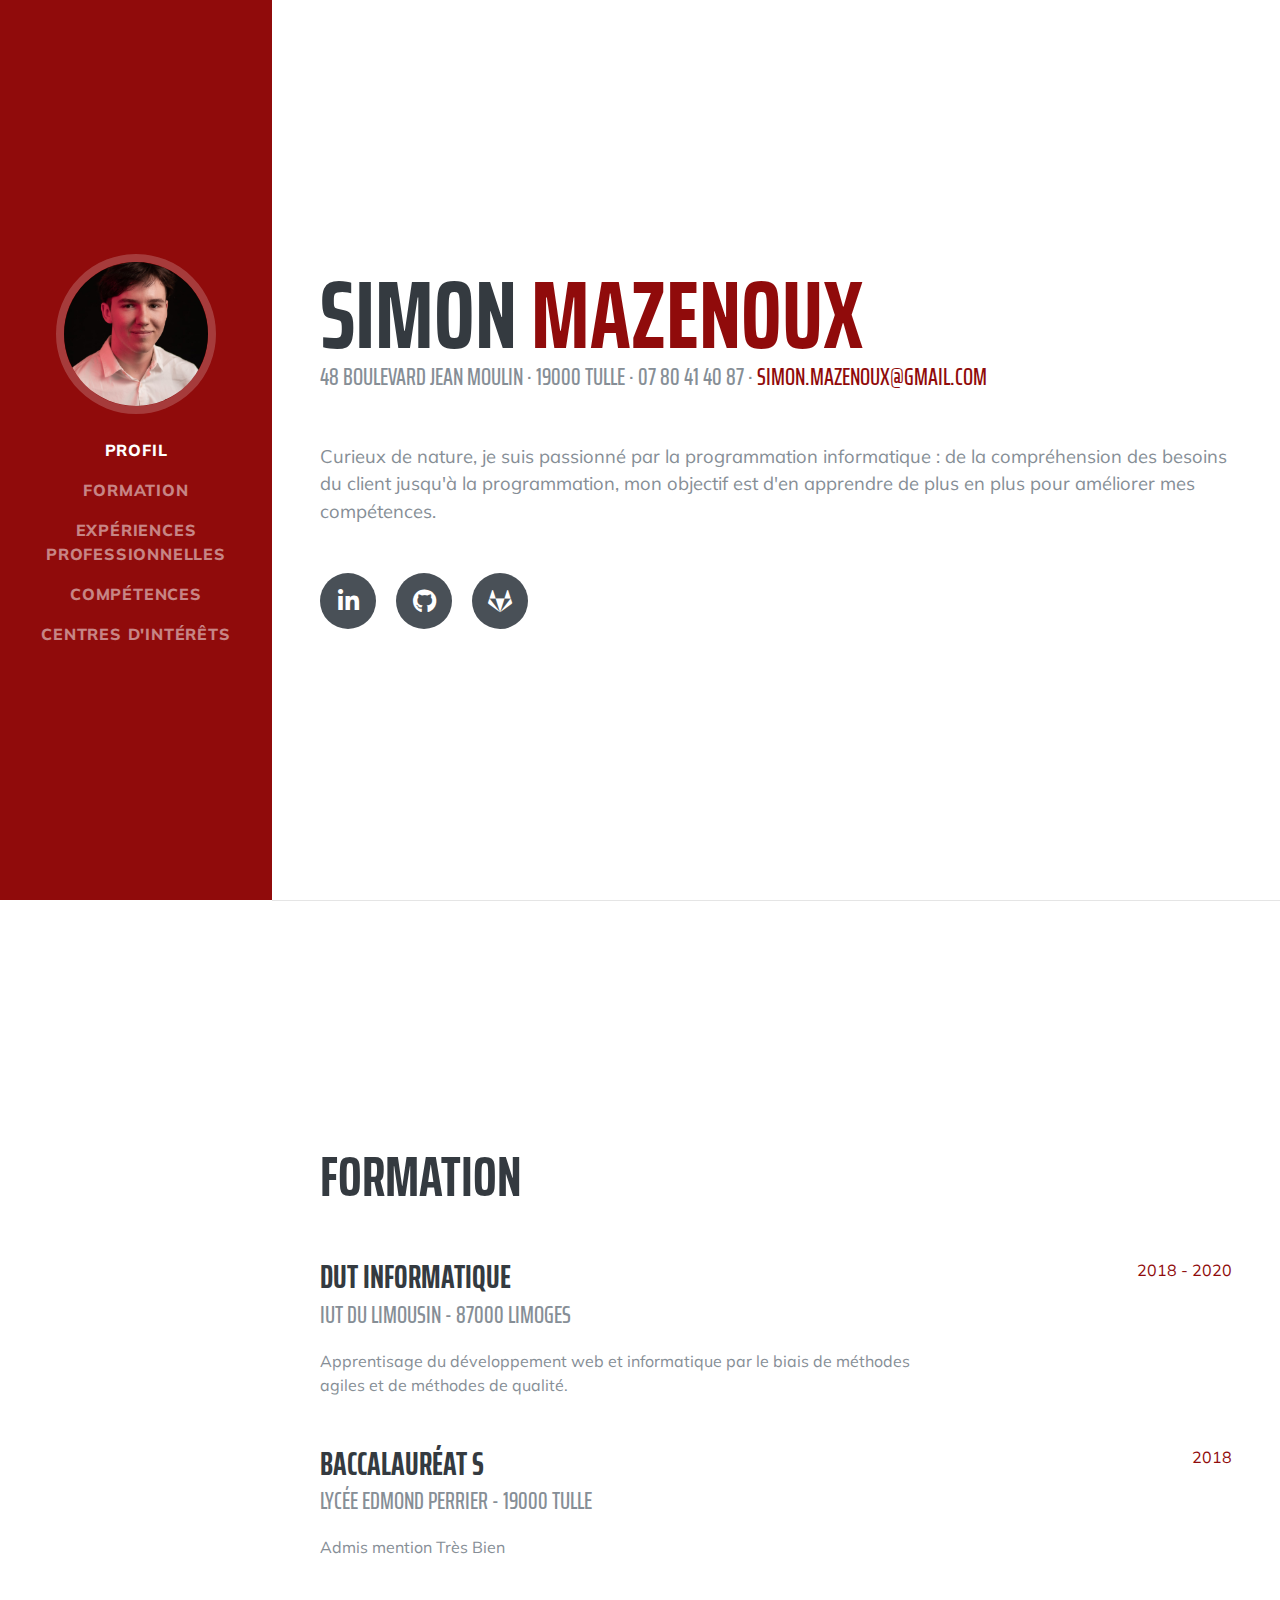
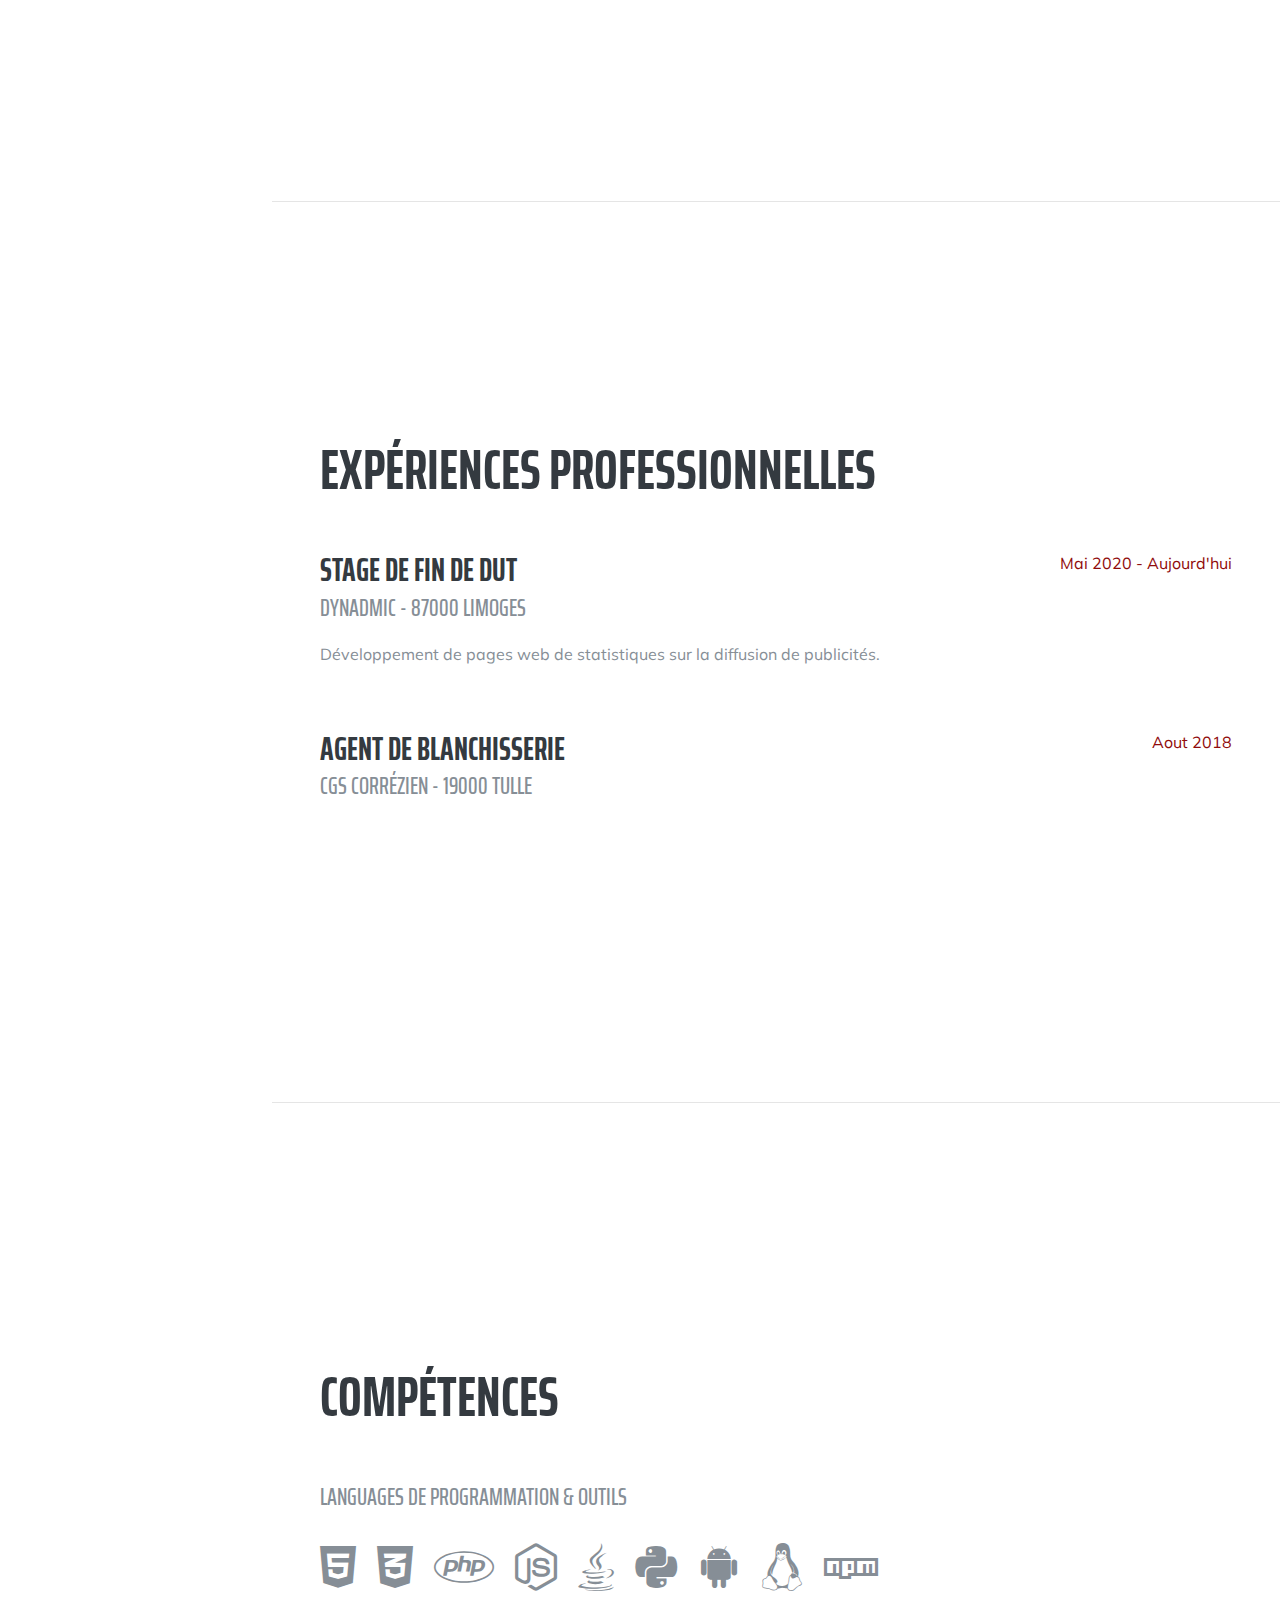
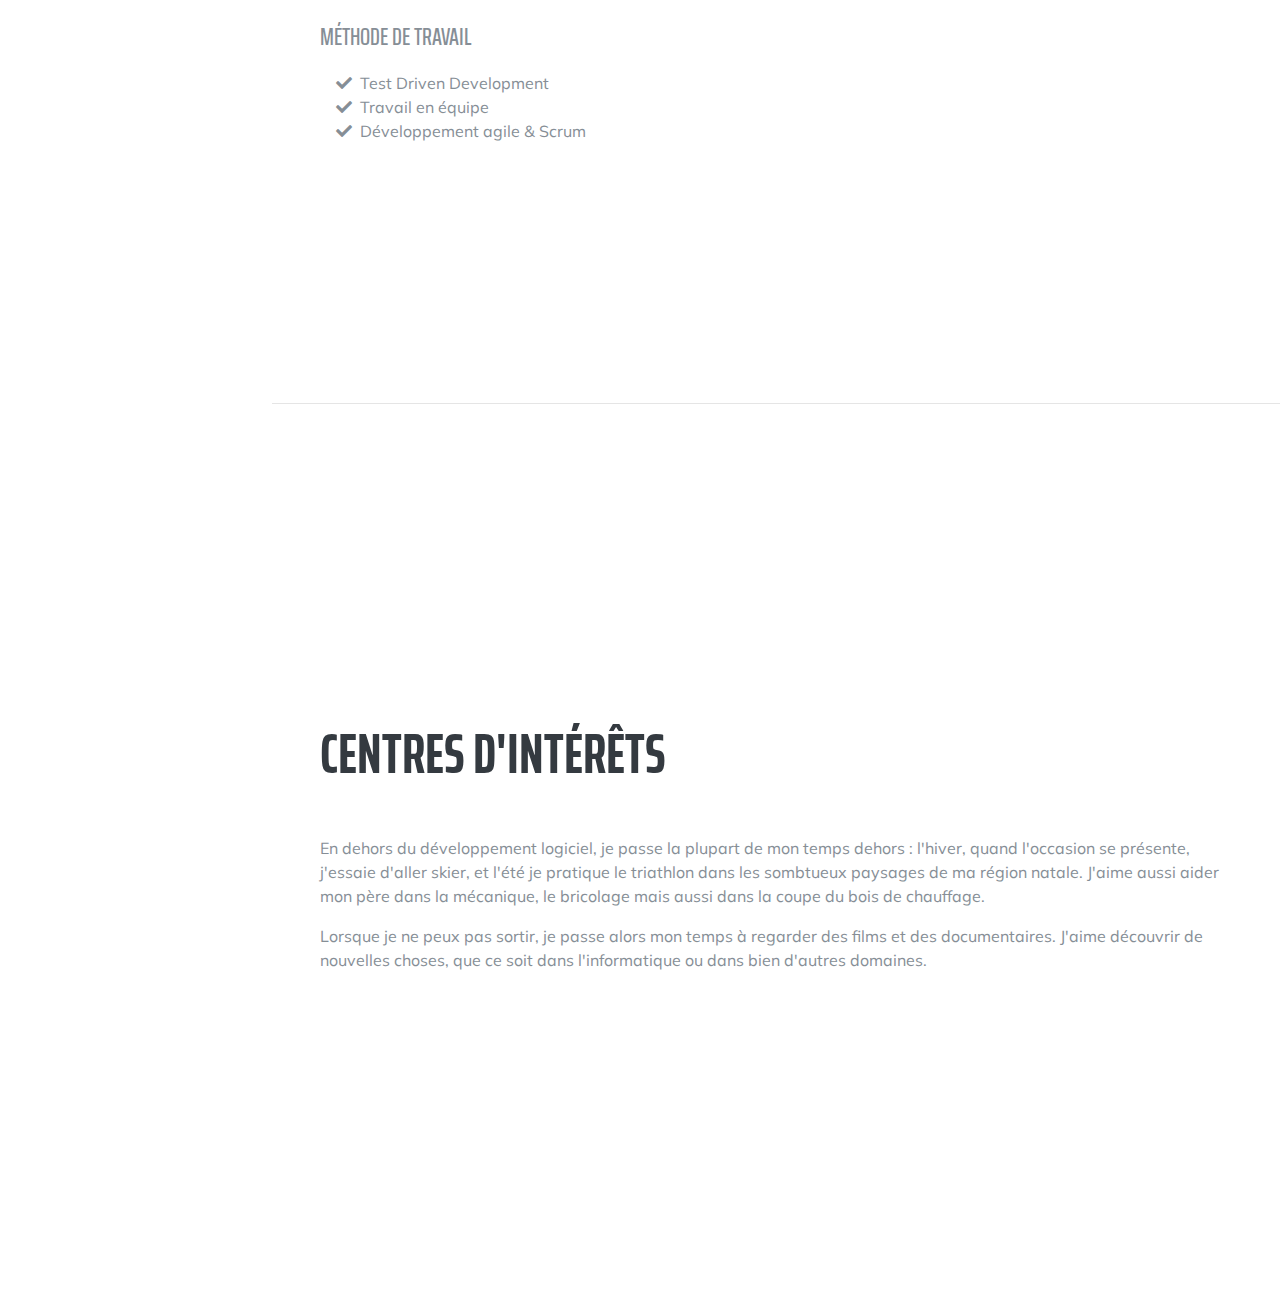
==== gui.html @ efe6a20e "Refacto final avec toutes les pages au meme niveau" ====
<!DOCTYPE html>
<html lang="fr">

<head>
  
  <meta charset="utf-8">
  <meta name="viewport" content="width=device-width, initial-scale=1, shrink-to-fit=no">

  <title>Portfolio - Simon Mazenoux</title>

  <!-- Bootstrap core CSS -->
  <link href="vendor/bootstrap/css/bootstrap.min.css" rel="stylesheet">

  <!-- Custom fonts for this template -->
  <link href="https://fonts.googleapis.com/css?family=Saira+Extra+Condensed:500,700" rel="stylesheet">
  <link href="https://fonts.googleapis.com/css?family=Muli:400,400i,800,800i" rel="stylesheet">
  <link href="vendor/fontawesome-free/css/all.min.css" rel="stylesheet">

  <!-- Custom styles for this template -->
  <link href="css/gui.css" rel="stylesheet">

</head>

<body id="page-top">

  <nav class="navbar navbar-expand-lg navbar-dark bg-primary fixed-top" id="sideNav">
    <a class="navbar-brand js-scroll-trigger" href="#page-top">
      <span class="d-block d-lg-none">Simon Mazenoux</span>
      <span class="d-none d-lg-block">
        <img class="img-fluid img-profile rounded-circle mx-auto mb-2" src="images/profile.jpg" alt="">
      </span>
    </a>
    <button class="navbar-toggler" type="button" data-toggle="collapse" data-target="#navbarSupportedContent" aria-controls="navbarSupportedContent" aria-expanded="false" aria-label="Toggle navigation">
      <span class="navbar-toggler-icon"></span>
    </button>
    <div class="collapse navbar-collapse" id="navbarSupportedContent">
      <ul class="navbar-nav">
        <li class="nav-item">
          <a class="nav-link js-scroll-trigger" href="#about">Profil</a>
        </li>
        <li class="nav-item">
          <a class="nav-link js-scroll-trigger" href="#education">Formation</a>
        </li>
        <li class="nav-item">
          <a class="nav-link js-scroll-trigger" href="#experience">Expériences professionnelles</a>
        </li>
        <li class="nav-item">
          <a class="nav-link js-scroll-trigger" href="#skills">Compétences</a>
        </li>
        <li class="nav-item">
          <a class="nav-link js-scroll-trigger" href="#interests">Centres d'intérêts</a>
        </li>
      </ul>
    </div>
  </nav>

  <div class="container-fluid p-0">

    <section class="resume-section p-3 p-lg-5 d-flex align-items-center" id="about">
      <div class="w-100">
        <h1 class="mb-0">Simon
          <span class="text-primary">Mazenoux</span>
        </h1>
        <div class="subheading mb-5">48 boulevard Jean Moulin · 19000 Tulle · 07 80 41 40 87 ·
          <a href="mailto:name@email.com">simon.mazenoux@gmail.com</a>
        </div>
        <p class="lead mb-5">Curieux de nature, je suis passionné par la programmation informatique : de la compréhension des besoins du client jusqu'à la programmation, mon objectif est d'en apprendre de plus en plus pour améliorer mes compétences.</p>
        <div class="social-icons">
          <a href="https://www.linkedin.com/in/simon-mazenoux/">
            <i class="fab fa-linkedin-in"></i>
          </a>
          <a href="https://github.com/SimonMazenoux">
            <i class="fab fa-github"></i>
          </a>
          <a href="https://git.unilim.fr/mazenoux2">
            <i class="fab fa-gitlab"></i>
          </a>
        </div>
      </div>
    </section>

    <hr class="m-0">

    <section class="resume-section p-3 p-lg-5 d-flex align-items-center" id="education">
      <div class="w-100">
        <h2 class="mb-5">Formation</h2>

        <div class="resume-item d-flex flex-column flex-md-row justify-content-between mb-5">
          <div class="resume-content">
            <h3 class="mb-0">DUT Informatique</h3>
            <div class="subheading mb-3">IUT du Limousin - 87000 Limoges</div>
            <div>Apprentisage du développement web et informatique par le biais de méthodes agiles et de méthodes de qualité.</div>
          </div>
          <div class="resume-date text-md-right">
            <span class="text-primary">2018 - 2020</span>
          </div>
        </div>

        <div class="resume-item d-flex flex-column flex-md-row justify-content-between">
          <div class="resume-content">
            <h3 class="mb-0">Baccalauréat S</h3>
            <div class="subheading mb-3">Lycée Edmond Perrier - 19000 Tulle</div>
            <div>Admis mention Très Bien</div>
          </div>
          <div class="resume-date text-md-right">
            <span class="text-primary">2018</span>
          </div>
        </div>

      </div>
    </section>


    <hr class="m-0">

    <section class="resume-section p-3 p-lg-5 d-flex align-items-center" id="experience">
      <div class="w-100">
        <h2 class="mb-5">Expériences professionnelles</h2>

        <div class="resume-item d-flex flex-column flex-md-row justify-content-between mb-5">
          <div class="resume-content">
            <h3 class="mb-0">Stage de fin de DUT</h3>
            <div class="subheading mb-3">Dynadmic - 87000 Limoges</div>
            <p>Développement de pages web de statistiques sur la diffusion de publicités.</p>
          </div>
          <div class="resume-date text-md-right">
            <span class="text-primary">Mai 2020 - Aujourd'hui</span>
          </div>
        </div>

        <div class="resume-item d-flex flex-column flex-md-row justify-content-between mb-5">
          <div class="resume-content">
            <h3 class="mb-0">Agent de blanchisserie</h3>
            <div class="subheading mb-3">CGS Corrézien - 19000 Tulle</div>
          </div>
          <div class="resume-date text-md-right">
            <span class="text-primary">Aout 2018</span>
          </div>
        </div>

      </div>
    </section>

    <hr class="m-0">

    <section class="resume-section p-3 p-lg-5 d-flex align-items-center" id="skills">
      <div class="w-100">
        <h2 class="mb-5">Compétences</h2>

        <div class="subheading mb-3">Languages de programmation &amp; outils</div>
        <ul class="list-inline dev-icons">
          <li class="list-inline-item">
            <i class="fab fa-html5"></i>
          </li>
          <li class="list-inline-item">
            <i class="fab fa-css3-alt"></i>
          </li>
          <li class="list-inline-item">
            <i class="fab fa-php"></i>
          </li>
          <li class="list-inline-item">
            <i class="fab fa-node-js"></i>
          </li>
          <li class="list-inline-item">
            <i class="fab fa-java"></i>
          </li>
          <li class="list-inline-item">
            <i class="fab fa-python"></i>
          </li>
          <li class="list-inline-item">
            <i class="fab fa-android"></i>
          </li>
          <li class="list-inline-item">
            <i class="fab fa-linux"></i>
          </li>
          <li class="list-inline-item">
            <i class="fab fa-npm"></i>
          </li>
        </ul>

        <div class="subheading mb-3">Méthode de travail</div>
        <ul class="fa-ul mb-0">
          <li>
            <i class="fa-li fa fa-check"></i>
            Test Driven Development
          </li>
          <li>
            <i class="fa-li fa fa-check"></i>
            Travail en équipe
          </li>
          <li>
            <i class="fa-li fa fa-check"></i>
            Développement agile &amp; Scrum
          </li>
        </ul>
      </div>
    </section>

    <hr class="m-0">

    <section class="resume-section p-3 p-lg-5 d-flex align-items-center" id="interests">
      <div class="w-100">
        <h2 class="mb-5">Centres d'intérêts</h2>
        <p>En dehors du développement logiciel, je passe la plupart de mon temps dehors : l'hiver, quand l'occasion se présente, j'essaie d'aller skier, et l'été je pratique le triathlon dans les sombtueux paysages de ma région natale. J'aime aussi aider mon père dans la mécanique, le bricolage mais aussi dans la coupe du bois de chauffage.</p>
        <p>Lorsque je ne peux pas sortir, je passe alors mon temps à regarder des films et des documentaires. J'aime découvrir de nouvelles choses, que ce soit dans l'informatique ou dans bien d'autres domaines.</p>
      </div>
    </section>
  </div>

  <!-- Bootstrap core JavaScript -->
  <script src="vendor/jquery/jquery.min.js"></script>
  <script src="vendor/bootstrap/js/bootstrap.bundle.min.js"></script>

  <!-- Plugin JavaScript -->
  <script src="vendor/jquery-easing/jquery.easing.min.js"></script>

  <!-- Custom scripts for this template -->
  <script src="js/gui.js"></script>

</body>

</html>
---- css/gui.css ----
/*!
 * Start Bootstrap - Resume v5.0.8 (https://startbootstrap.com/template-overviews/resume)
 * Copyright 2013-2019 Start Bootstrap
 * Licensed under MIT (https://github.com/BlackrockDigital/startbootstrap-resume/blob/master/LICENSE)
 */

body {
  font-family: 'Muli', -apple-system, BlinkMacSystemFont, 'Segoe UI', Roboto, 'Helvetica Neue', Arial, sans-serif, 'Apple Color Emoji', 'Segoe UI Emoji', 'Segoe UI Symbol', 'Noto Color Emoji';
  padding-top: 54px;
  color: #868e96;
}

@media (min-width: 992px) {
  body {
    padding-top: 0;
    padding-left: 17rem;
  }
}

h1,
h2,
h3,
h4,
h5,
h6 {
  font-family: 'Saira Extra Condensed', -apple-system, BlinkMacSystemFont, 'Segoe UI', Roboto, 'Helvetica Neue', Arial, sans-serif, 'Apple Color Emoji', 'Segoe UI Emoji', 'Segoe UI Symbol', 'Noto Color Emoji';
  font-weight: 700;
  text-transform: uppercase;
  color: #343a40;
}

h1 {
  font-size: 6rem;
  line-height: 5.5rem;
}

h2 {
  font-size: 3.5rem;
}

h3 {
  font-size: 2rem;
}

p.lead {
  font-size: 1.15rem;
  font-weight: 400;
}

.subheading {
  text-transform: uppercase;
  font-weight: 500;
  font-family: 'Saira Extra Condensed', -apple-system, BlinkMacSystemFont, 'Segoe UI', Roboto, 'Helvetica Neue', Arial, sans-serif, 'Apple Color Emoji', 'Segoe UI Emoji', 'Segoe UI Symbol', 'Noto Color Emoji';
  font-size: 1.5rem;
}

.social-icons a {
  display: inline-block;
  height: 3.5rem;
  width: 3.5rem;
  background-color: #495057;
  color: #fff !important;
  border-radius: 100%;
  text-align: center;
  font-size: 1.5rem;
  line-height: 3.5rem;
  margin-right: 1rem;
}

.social-icons a:last-child {
  margin-right: 0;
}

.social-icons a:hover {
  background-color: #900b0b;
}

.dev-icons {
  font-size: 3rem;
}

.dev-icons .list-inline-item i:hover {
  color: #900b0b;
}

#sideNav .navbar-nav .nav-item .nav-link {
  font-weight: 800;
  letter-spacing: 0.05rem;
  text-transform: uppercase;
}

#sideNav .navbar-toggler:focus {
  outline-color: #900b0b;
}

@media (min-width: 992px) {
  #sideNav {
    text-align: center;
    position: fixed;
    top: 0;
    left: 0;
    display: flex;
    flex-direction: column;
    width: 17rem;
    height: 100vh;
  }
  #sideNav .navbar-brand {
    display: flex;
    margin: auto auto 0;
    padding: 0.5rem;
  }
  #sideNav .navbar-brand .img-profile {
    max-width: 10rem;
    max-height: 10rem;
    border: 0.5rem solid rgba(255, 255, 255, 0.2);
  }
  #sideNav .navbar-collapse {
    display: flex;
    align-items: flex-start;
    flex-grow: 0;
    width: 100%;
    margin-bottom: auto;
  }
  #sideNav .navbar-collapse .navbar-nav {
    flex-direction: column;
    width: 100%;
  }
  #sideNav .navbar-collapse .navbar-nav .nav-item {
    display: block;
  }
  #sideNav .navbar-collapse .navbar-nav .nav-item .nav-link {
    display: block;
  }
}

section.resume-section {
  padding-top: 5rem !important;
  padding-bottom: 5rem !important;
  max-width: 75rem;
}

section.resume-section .resume-item .resume-date {
  min-width: none;
}

@media (min-width: 768px) {
  section.resume-section {
    min-height: 100vh;
  }
  section.resume-section .resume-item .resume-date {
    min-width: 18rem;
  }
}

@media (min-width: 992px) {
  section.resume-section {
    padding-top: 3rem !important;
    padding-bottom: 3rem !important;
  }
}

.bg-primary {
  background-color: #900b0b !important;
}

.text-primary {
  color: #900b0b !important;
}

a {
  color: #900b0b;
}

a:hover, a:focus, a:active {
  color: #824027;
}
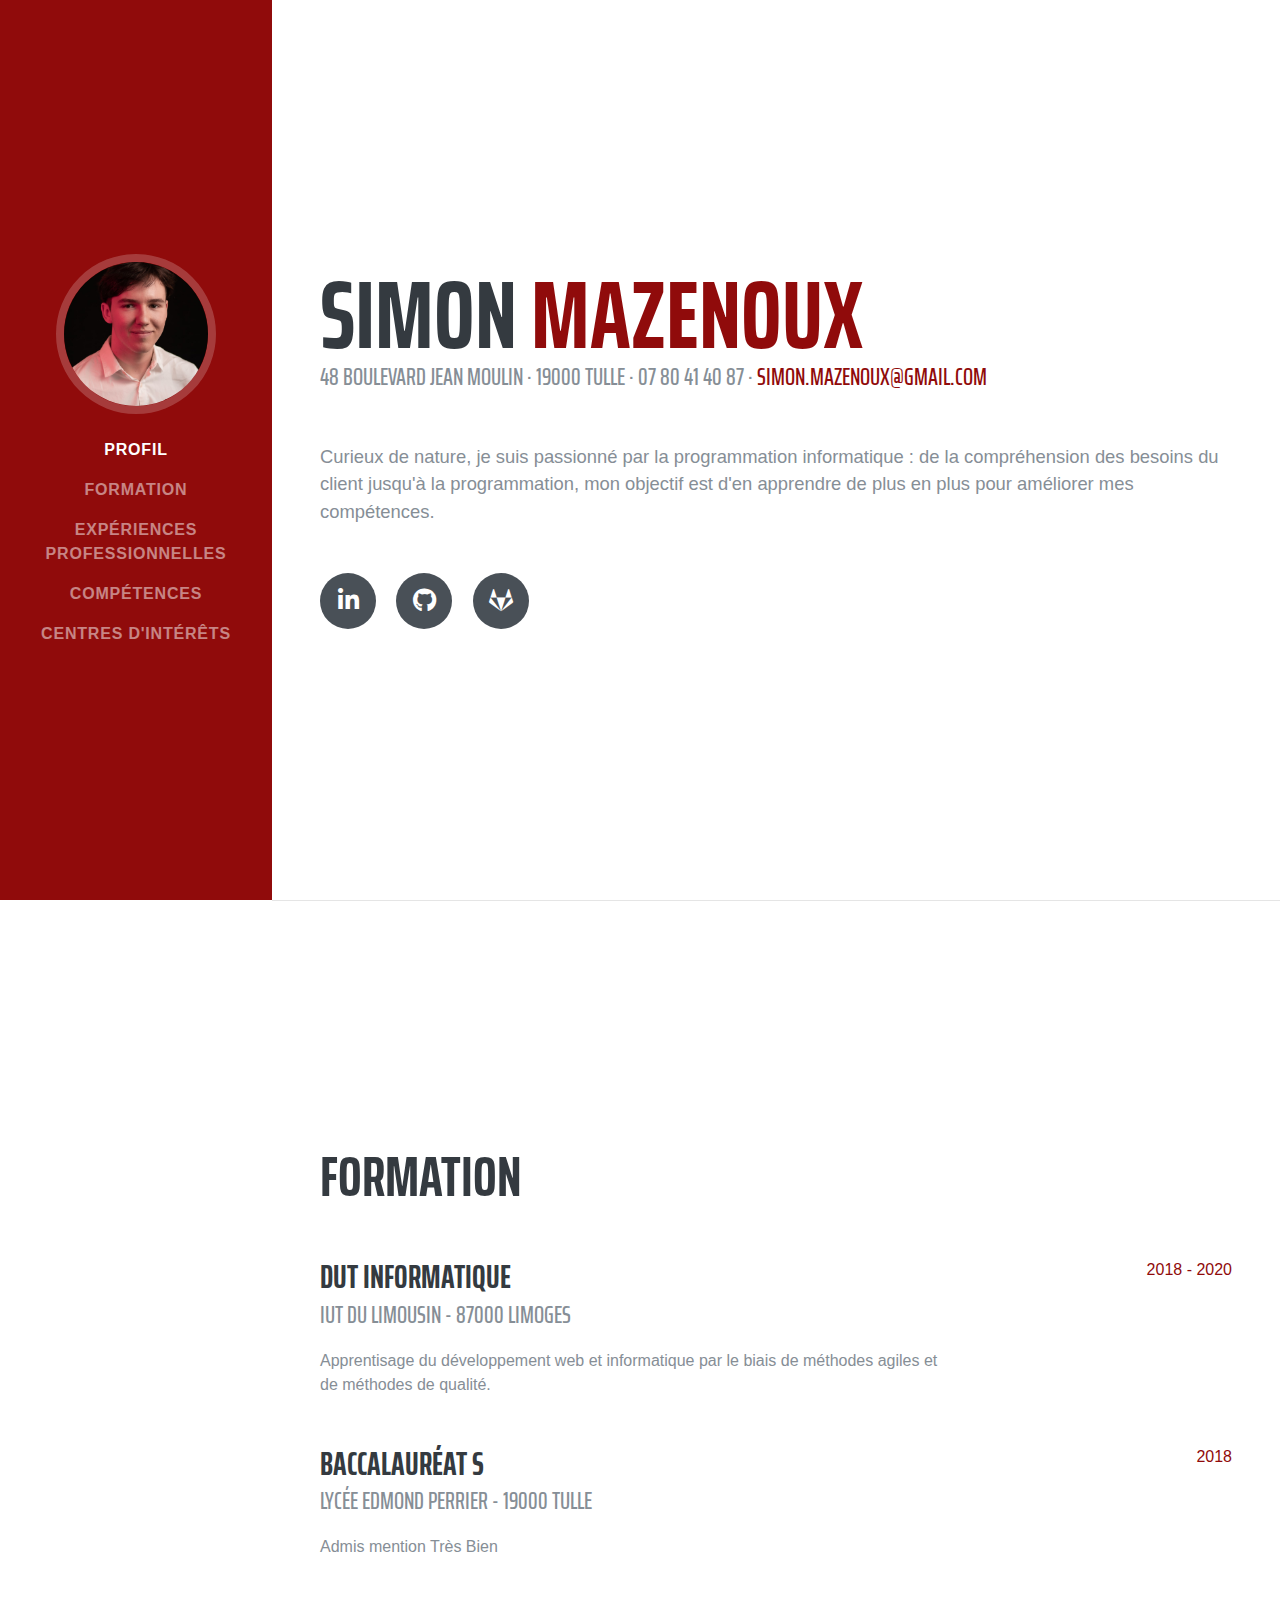
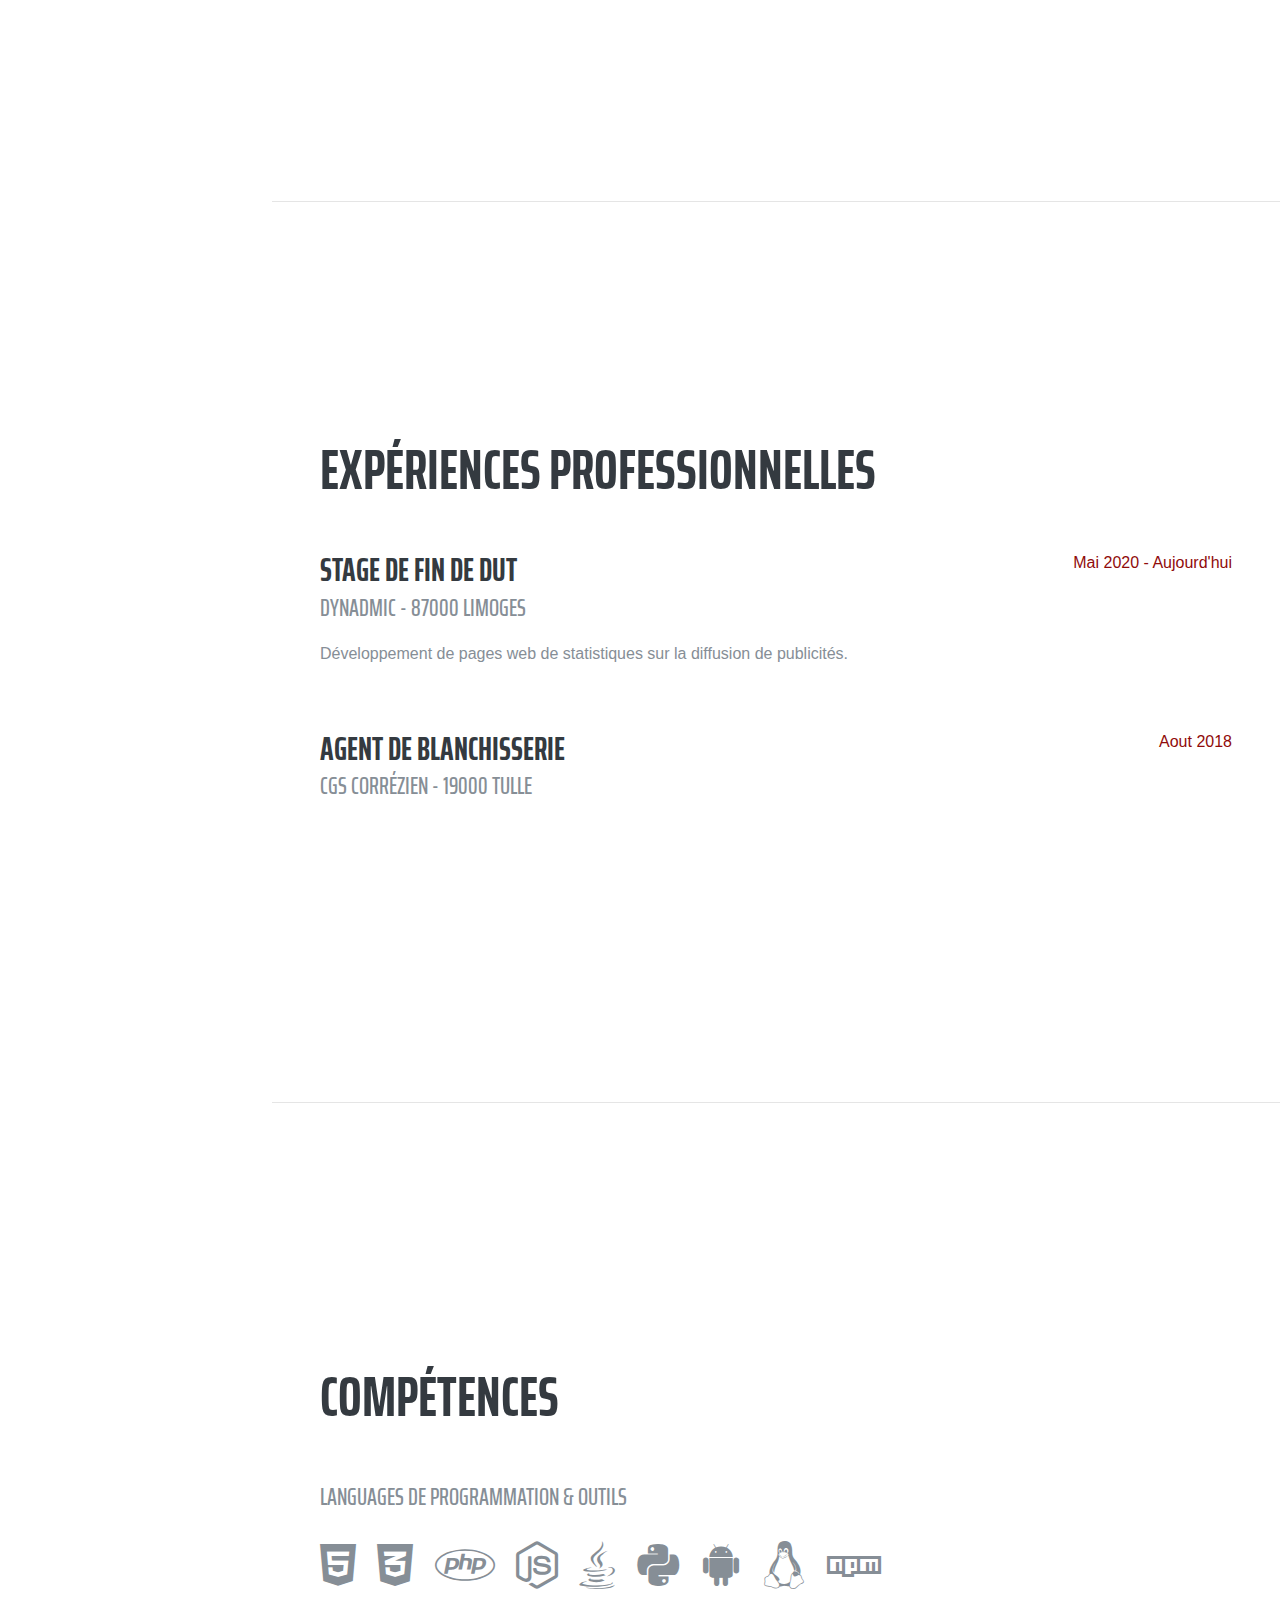
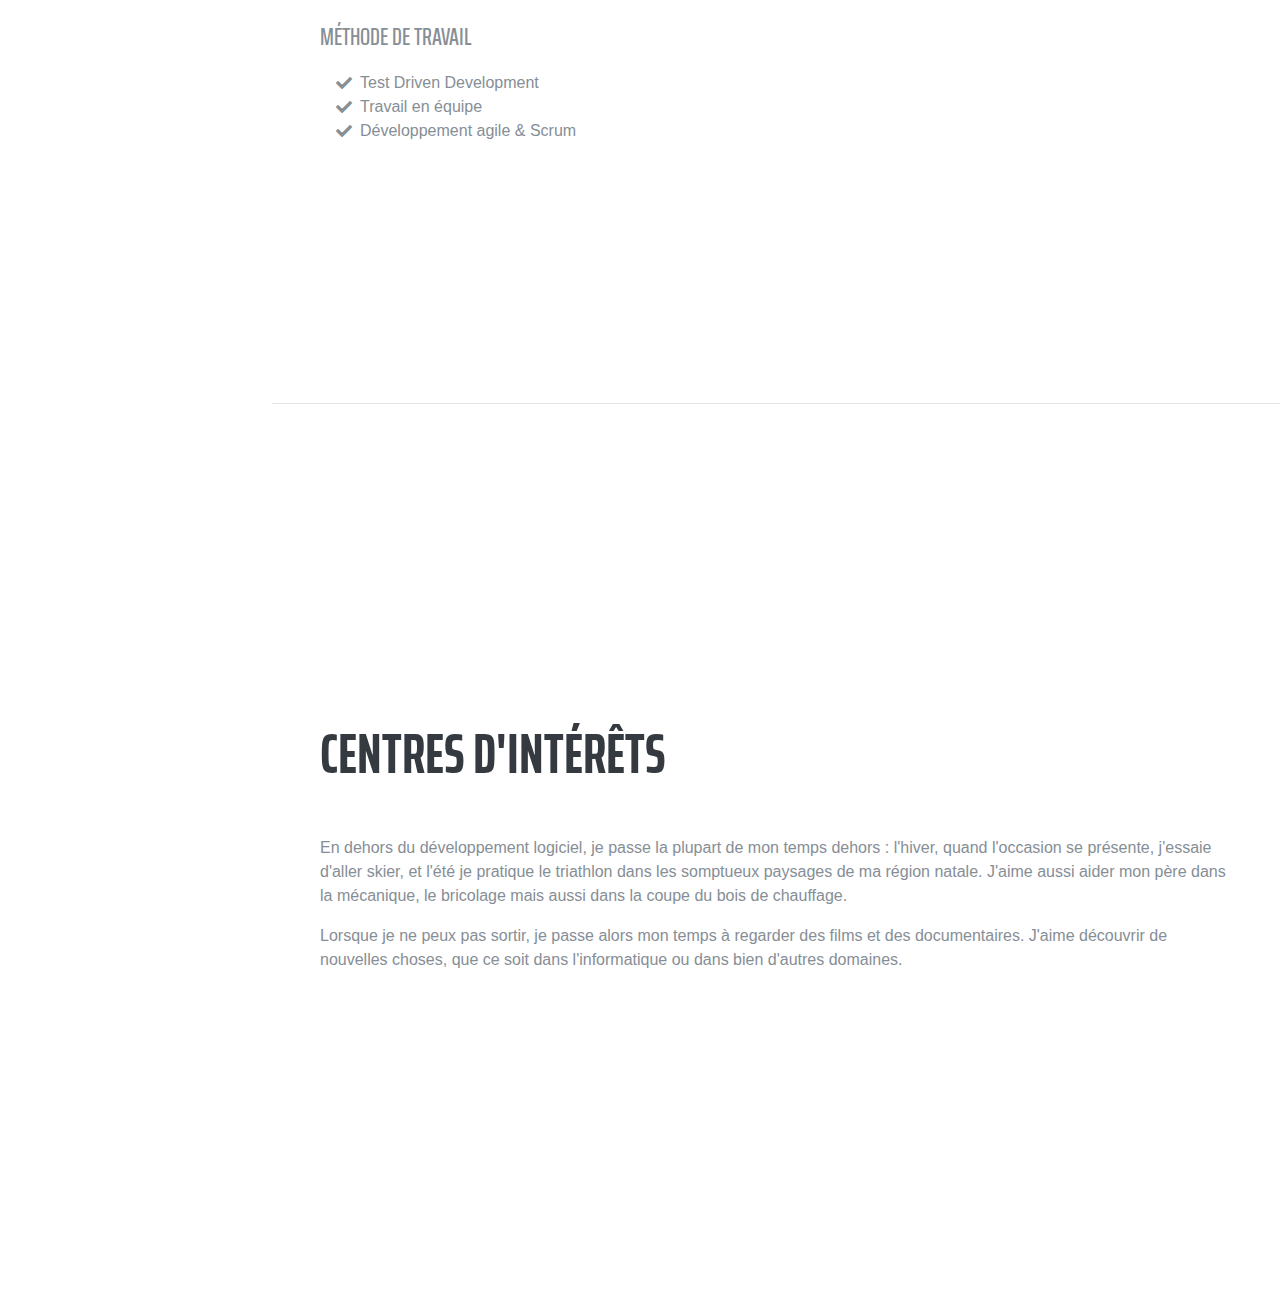
==== commit a2bc1d20: "Correction sombtueux en somptueux" ====
--- a/gui.html
+++ b/gui.html
@@ -201,7 +201,7 @@
     <section class="resume-section p-3 p-lg-5 d-flex align-items-center" id="interests">
       <div class="w-100">
         <h2 class="mb-5">Centres d'intérêts</h2>
-        <p>En dehors du développement logiciel, je passe la plupart de mon temps dehors : l'hiver, quand l'occasion se présente, j'essaie d'aller skier, et l'été je pratique le triathlon dans les sombtueux paysages de ma région natale. J'aime aussi aider mon père dans la mécanique, le bricolage mais aussi dans la coupe du bois de chauffage.</p>
+        <p>En dehors du développement logiciel, je passe la plupart de mon temps dehors : l'hiver, quand l'occasion se présente, j'essaie d'aller skier, et l'été je pratique le triathlon dans les somptueux paysages de ma région natale. J'aime aussi aider mon père dans la mécanique, le bricolage mais aussi dans la coupe du bois de chauffage.</p>
         <p>Lorsque je ne peux pas sortir, je passe alors mon temps à regarder des films et des documentaires. J'aime découvrir de nouvelles choses, que ce soit dans l'informatique ou dans bien d'autres domaines.</p>
       </div>
     </section>
--- a/css/gui.css
+++ b/css/gui.css
@@ -5,7 +5,7 @@
  */
 
 body {
-  font-family: 'Muli', -apple-system, BlinkMacSystemFont, 'Segoe UI', Roboto, 'Helvetica Neue', Arial, sans-serif, 'Apple Color Emoji', 'Segoe UI Emoji', 'Segoe UI Symbol', 'Noto Color Emoji';
+  font-family: -apple-system, BlinkMacSystemFont, 'Helvetica Neue', Arial, sans-serif, 'Apple Color Emoji', 'Segoe UI Emoji', 'Segoe UI Symbol', 'Noto Color Emoji';
   padding-top: 54px;
   color: #868e96;
 }
@@ -23,7 +23,7 @@
 h4,
 h5,
 h6 {
-  font-family: 'Saira Extra Condensed', -apple-system, BlinkMacSystemFont, 'Segoe UI', Roboto, 'Helvetica Neue', Arial, sans-serif, 'Apple Color Emoji', 'Segoe UI Emoji', 'Segoe UI Symbol', 'Noto Color Emoji';
+  font-family: 'Saira Extra Condensed', -apple-system, BlinkMacSystemFont, 'Helvetica Neue', Arial, sans-serif, 'Apple Color Emoji', 'Segoe UI Emoji', 'Segoe UI Symbol', 'Noto Color Emoji';
   font-weight: 700;
   text-transform: uppercase;
   color: #343a40;
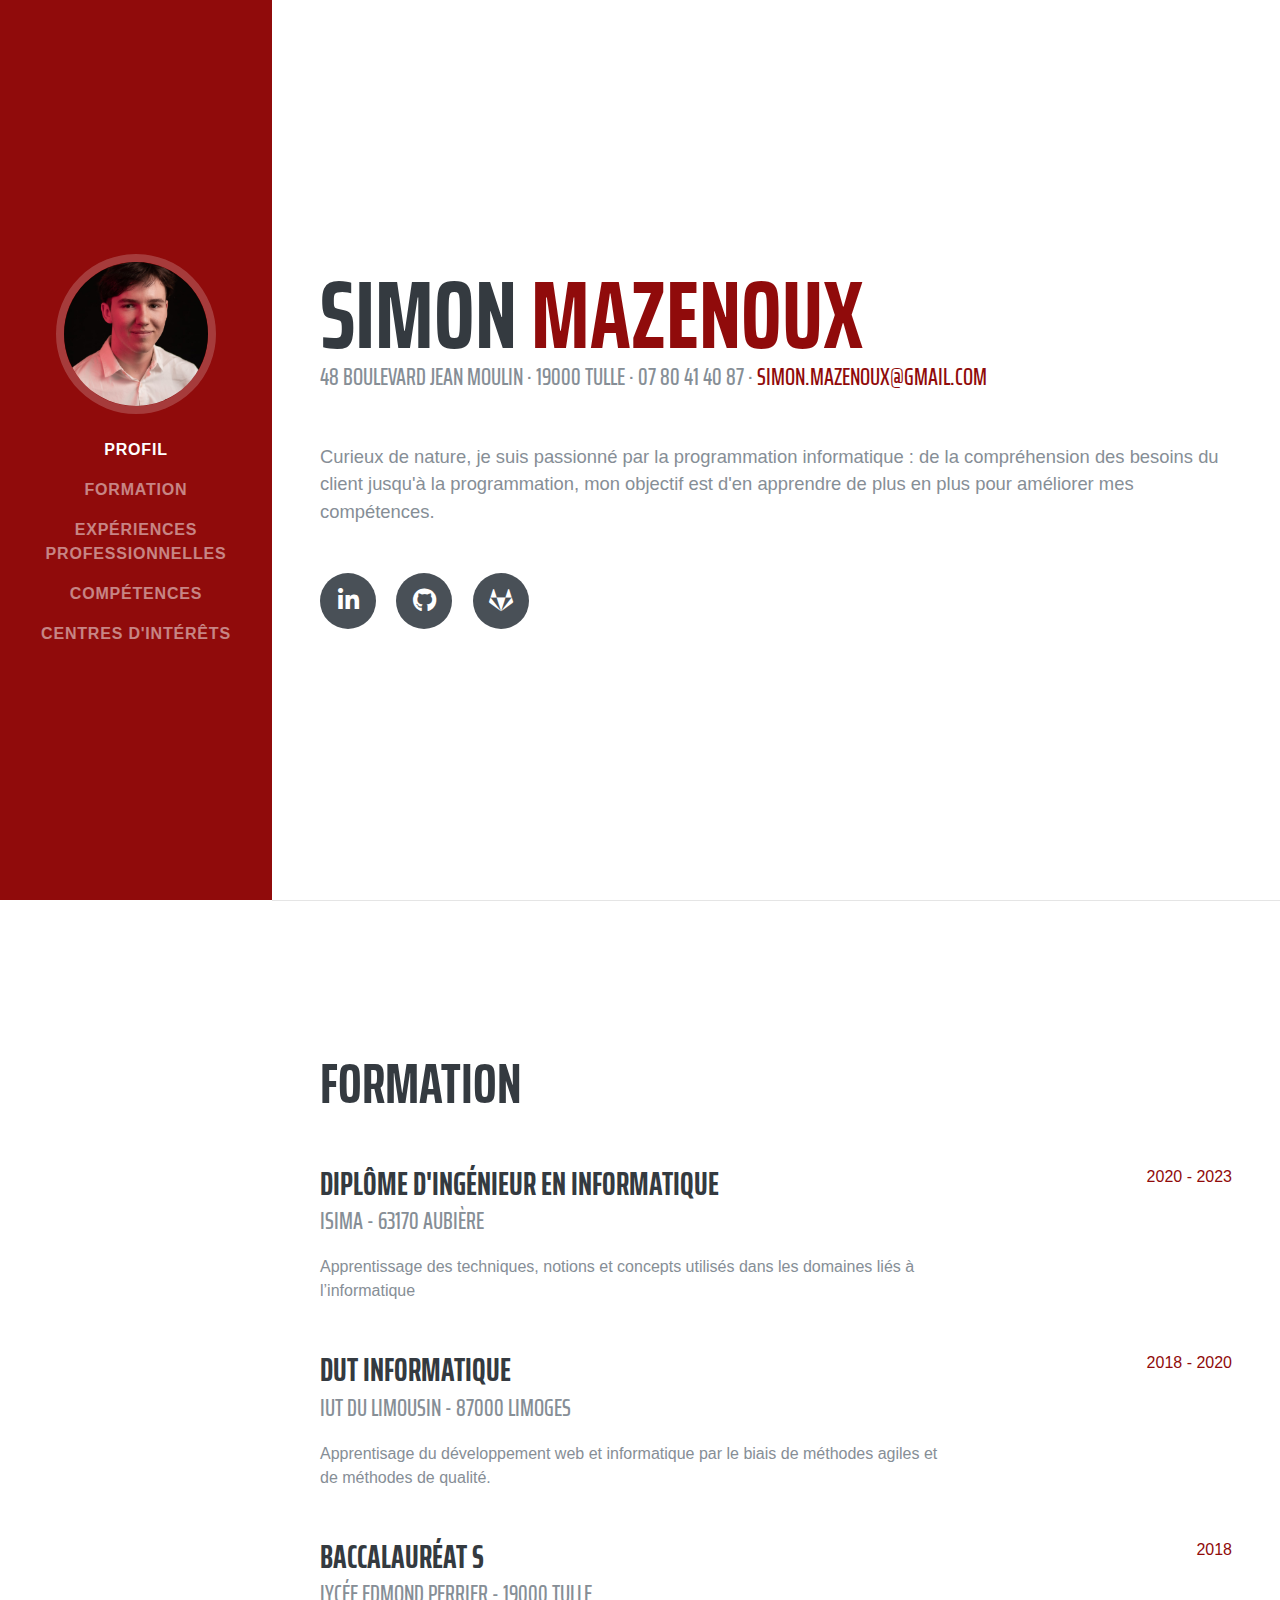
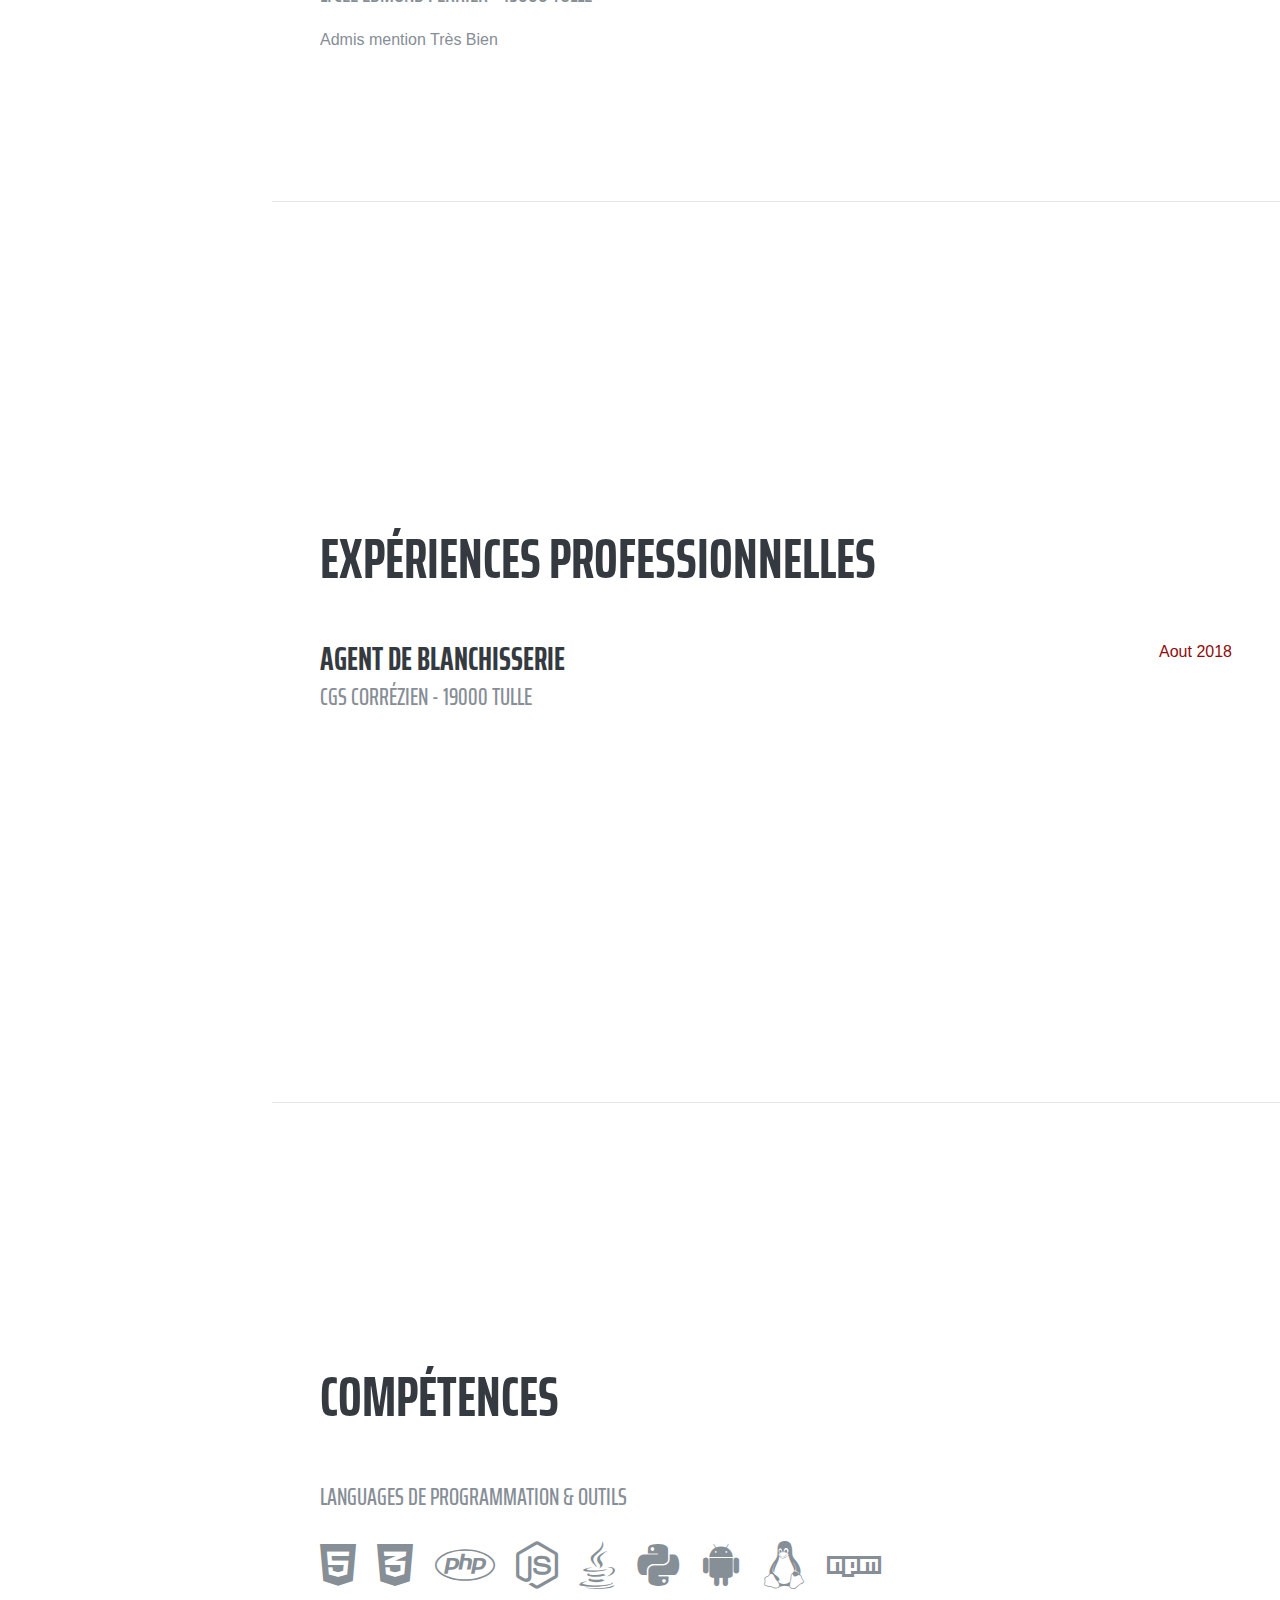
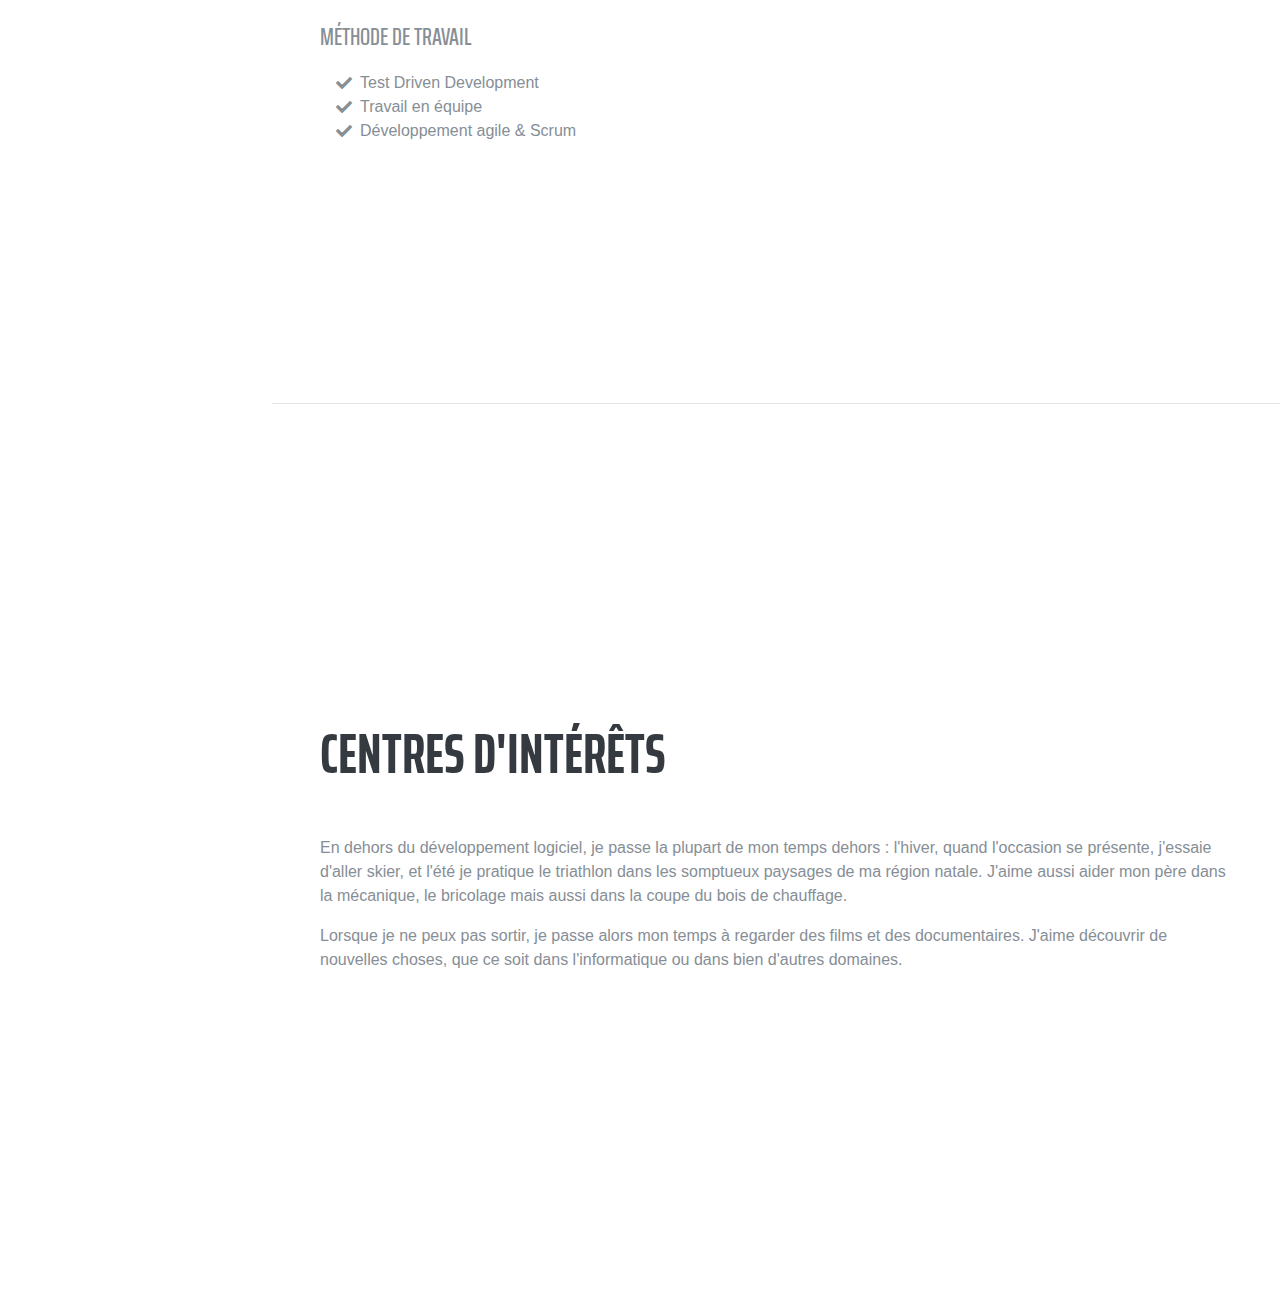
==== commit ae3e71c5: "Update gui.html" ====
--- a/gui.html
+++ b/gui.html
@@ -84,6 +84,17 @@
     <section class="resume-section p-3 p-lg-5 d-flex align-items-center" id="education">
       <div class="w-100">
         <h2 class="mb-5">Formation</h2>
+        
+        <div class="resume-item d-flex flex-column flex-md-row justify-content-between mb-5">
+          <div class="resume-content">
+            <h3 class="mb-0">Diplôme d'ingénieur en Informatique</h3>
+            <div class="subheading mb-3">ISIMA - 63170 Aubière</div>
+            <div>Apprentissage des techniques, notions et concepts utilisés dans les domaines liés à l’informatique</div>
+          </div>
+          <div class="resume-date text-md-right">
+            <span class="text-primary">2020 - 2023</span>
+          </div>
+        </div>
 
         <div class="resume-item d-flex flex-column flex-md-row justify-content-between mb-5">
           <div class="resume-content">
@@ -116,17 +127,6 @@
     <section class="resume-section p-3 p-lg-5 d-flex align-items-center" id="experience">
       <div class="w-100">
         <h2 class="mb-5">Expériences professionnelles</h2>
-
-        <div class="resume-item d-flex flex-column flex-md-row justify-content-between mb-5">
-          <div class="resume-content">
-            <h3 class="mb-0">Stage de fin de DUT</h3>
-            <div class="subheading mb-3">Dynadmic - 87000 Limoges</div>
-            <p>Développement de pages web de statistiques sur la diffusion de publicités.</p>
-          </div>
-          <div class="resume-date text-md-right">
-            <span class="text-primary">Mai 2020 - Aujourd'hui</span>
-          </div>
-        </div>
 
         <div class="resume-item d-flex flex-column flex-md-row justify-content-between mb-5">
           <div class="resume-content">
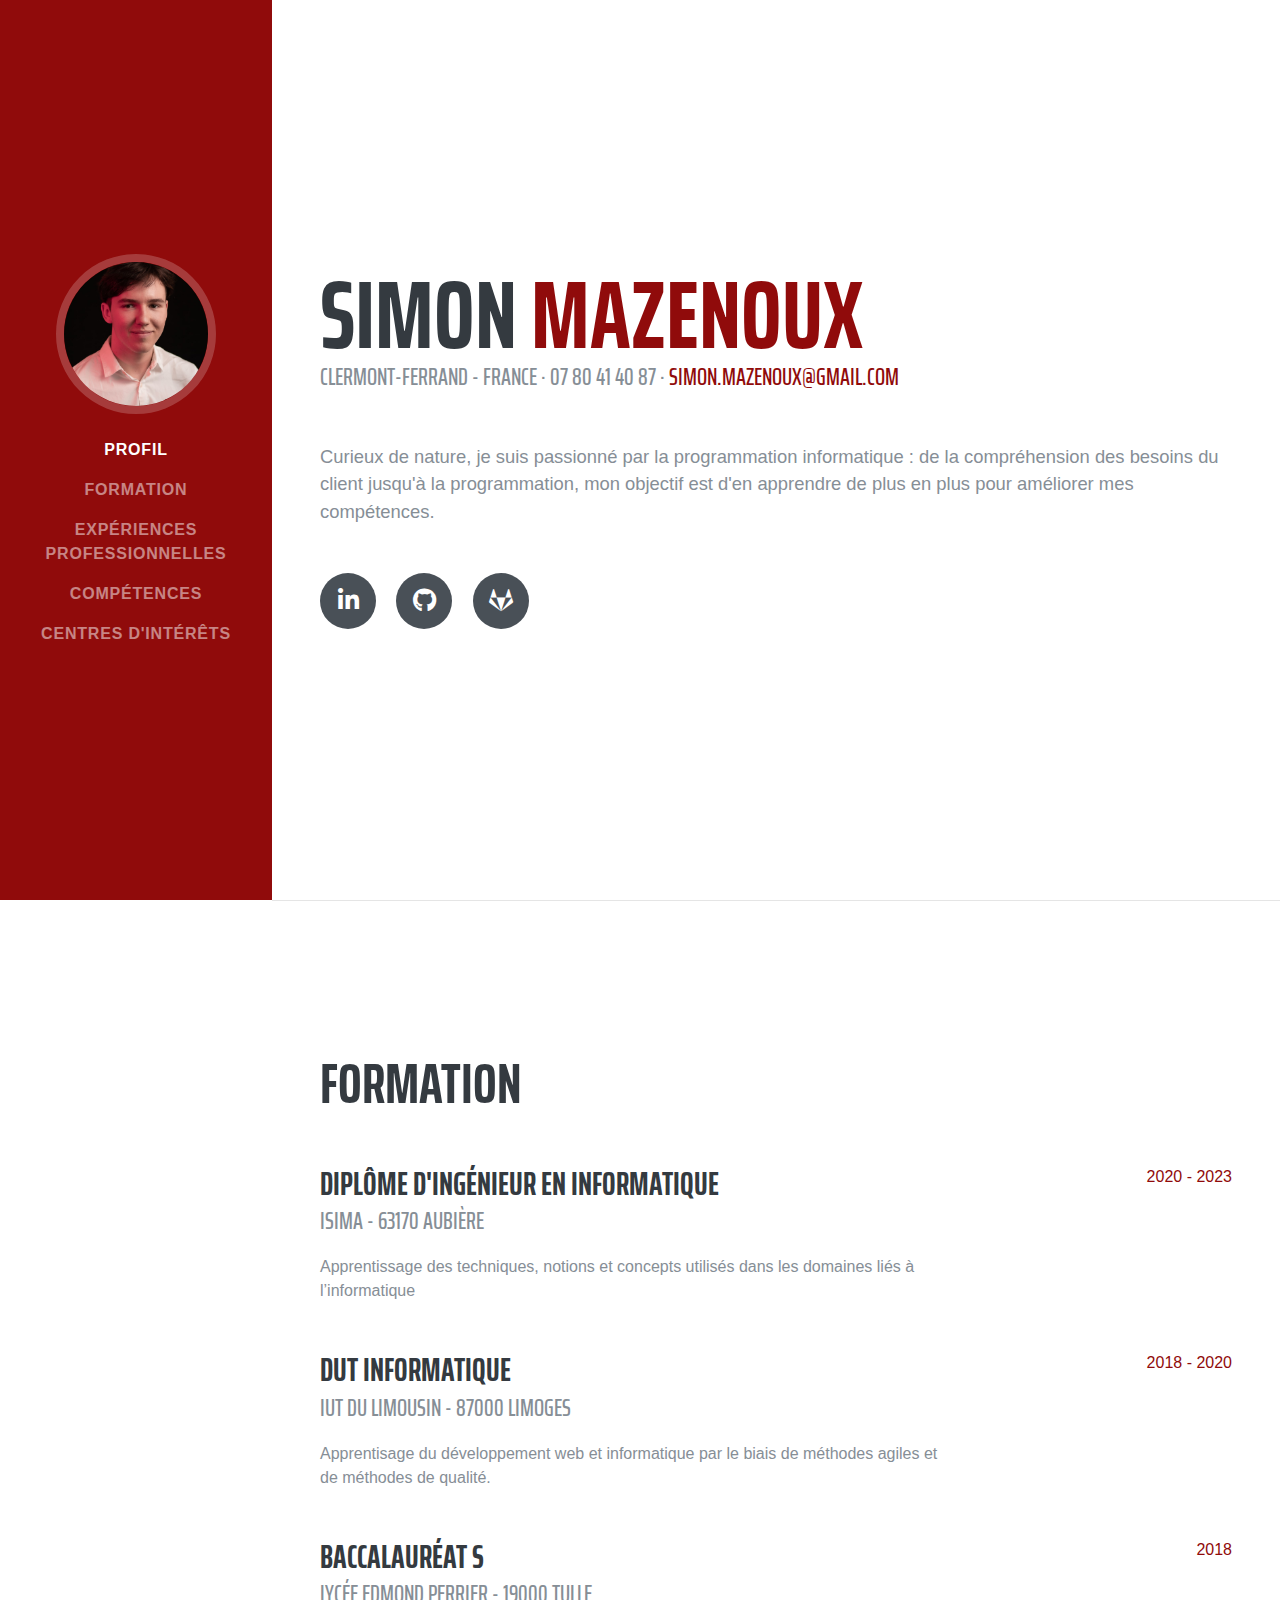
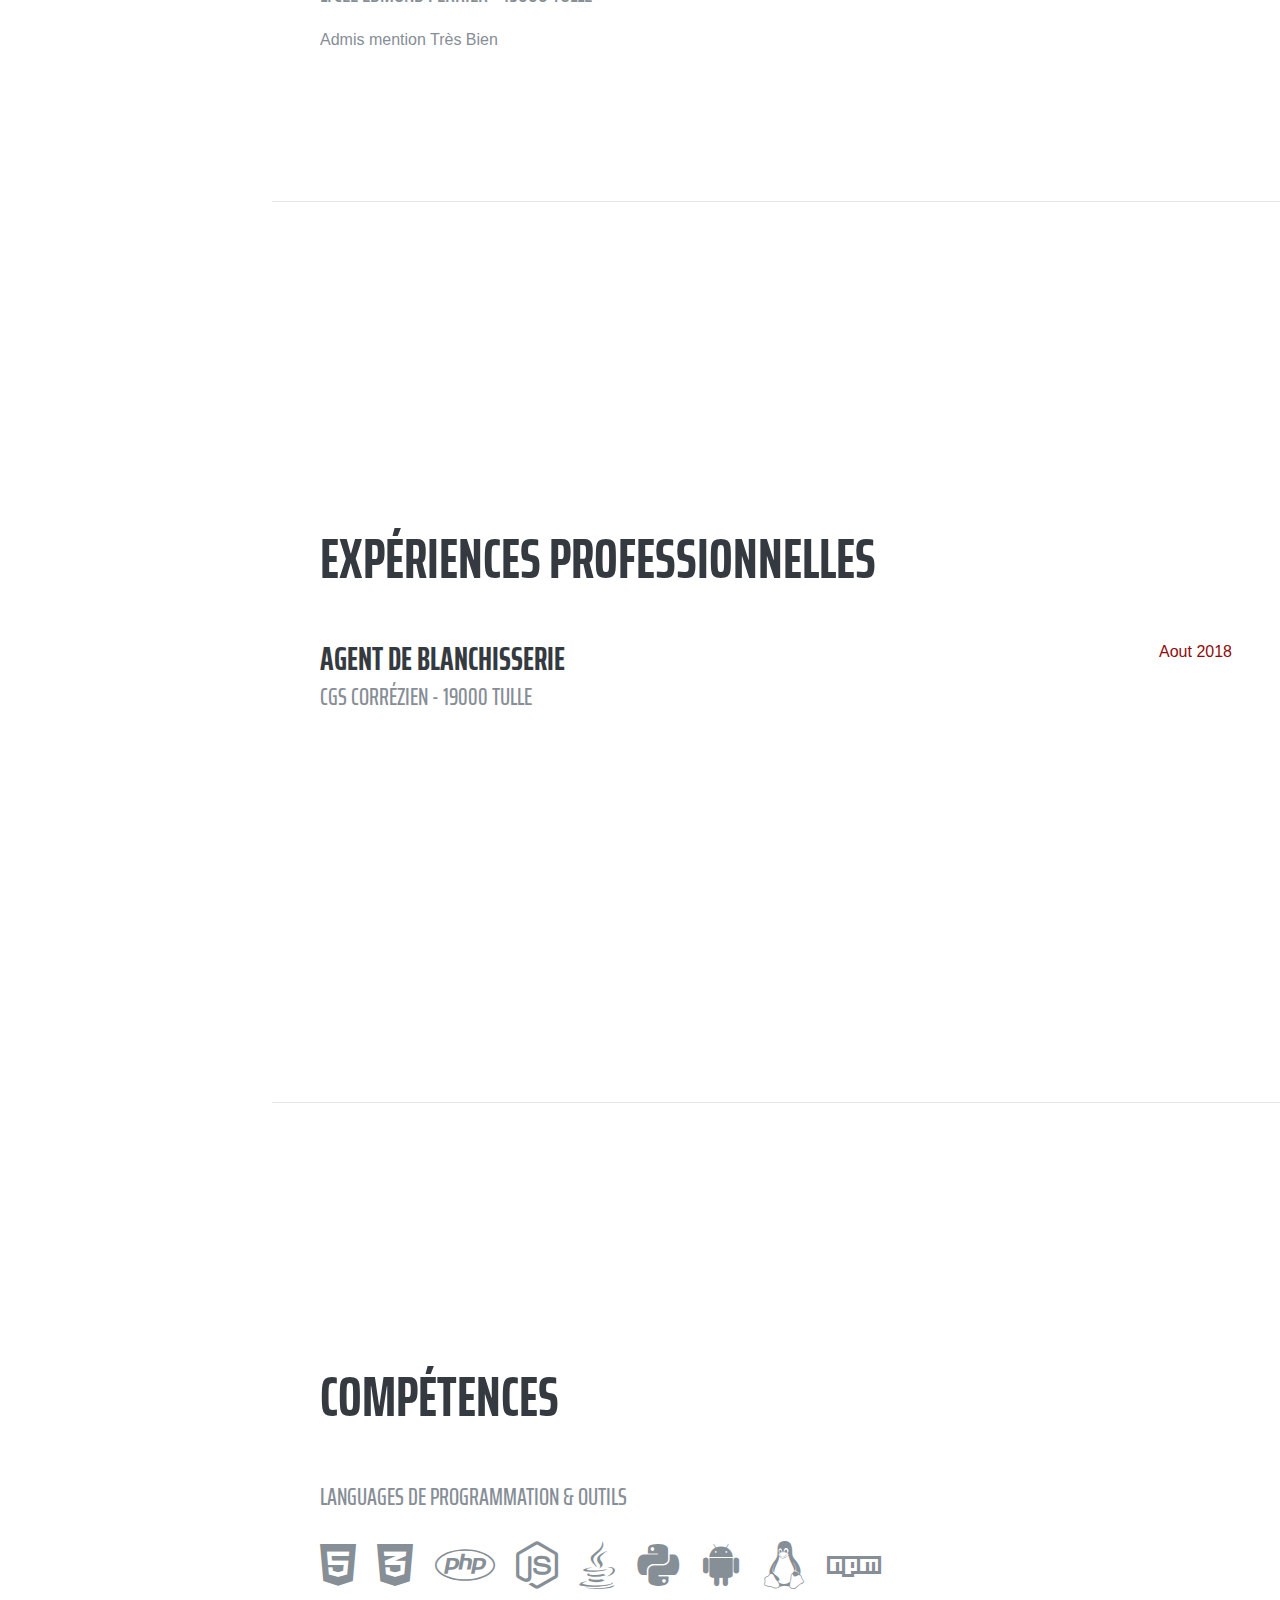
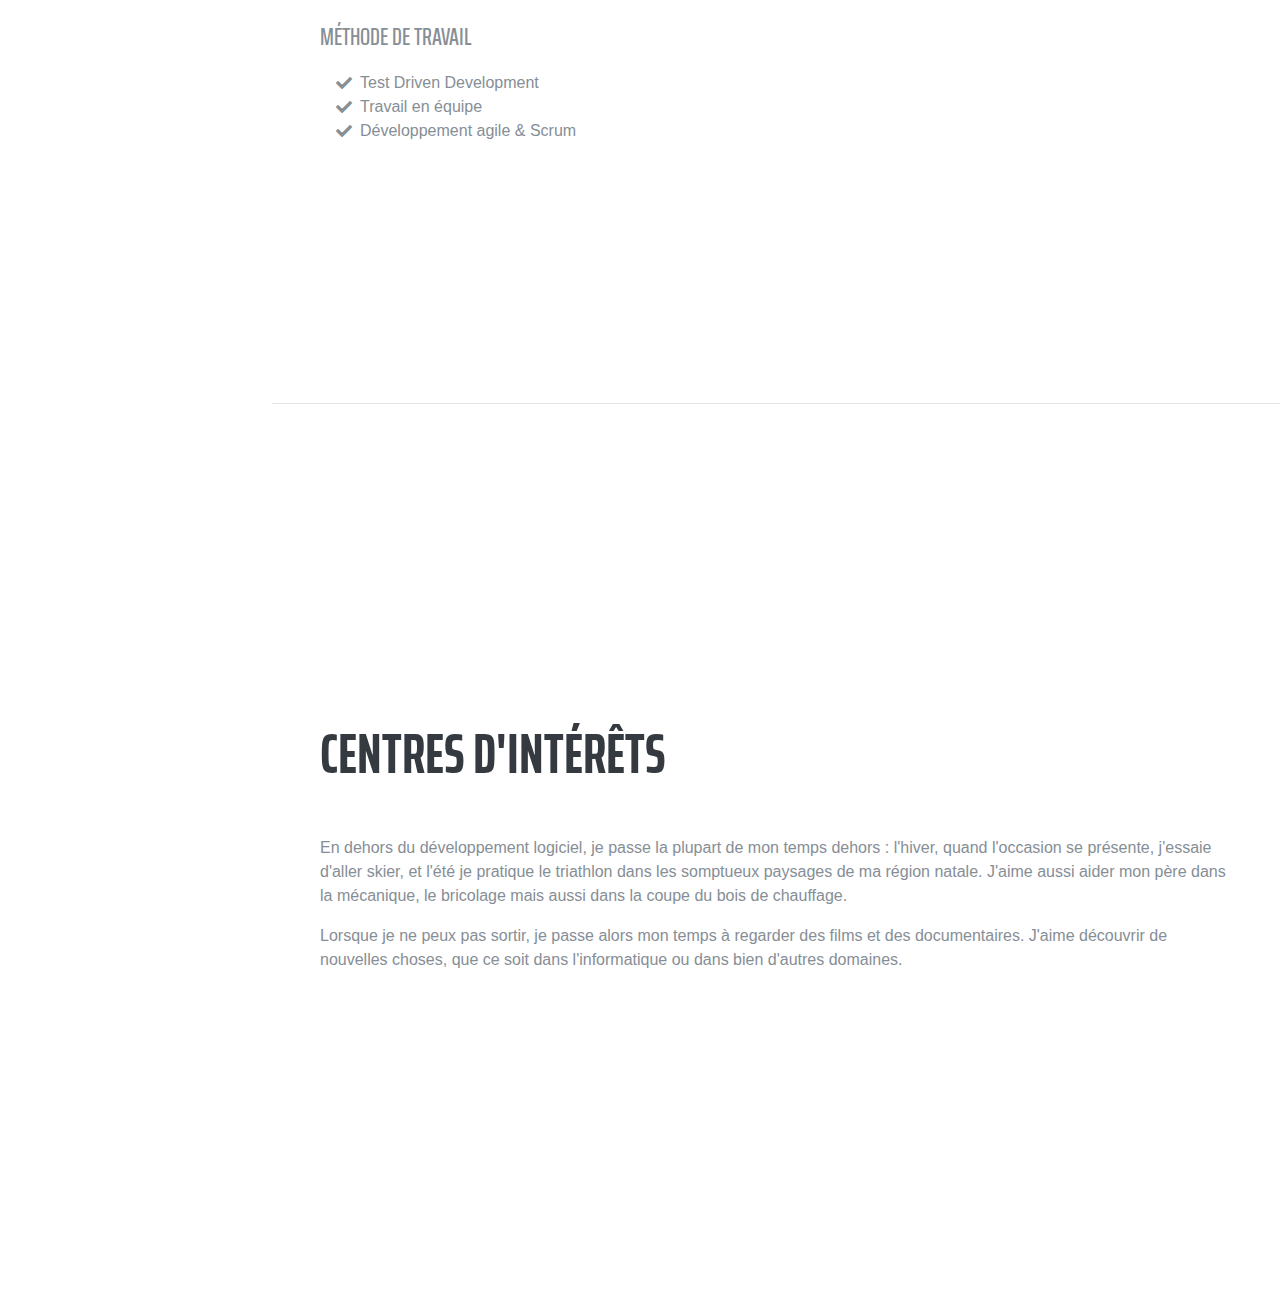
==== commit 54a5631e: "Changement adresse gui.html" ====
--- a/gui.html
+++ b/gui.html
@@ -61,7 +61,7 @@
         <h1 class="mb-0">Simon
           <span class="text-primary">Mazenoux</span>
         </h1>
-        <div class="subheading mb-5">48 boulevard Jean Moulin · 19000 Tulle · 07 80 41 40 87 ·
+        <div class="subheading mb-5">Clermont-Ferrand - France · 07 80 41 40 87 ·
           <a href="mailto:name@email.com">simon.mazenoux@gmail.com</a>
         </div>
         <p class="lead mb-5">Curieux de nature, je suis passionné par la programmation informatique : de la compréhension des besoins du client jusqu'à la programmation, mon objectif est d'en apprendre de plus en plus pour améliorer mes compétences.</p>
